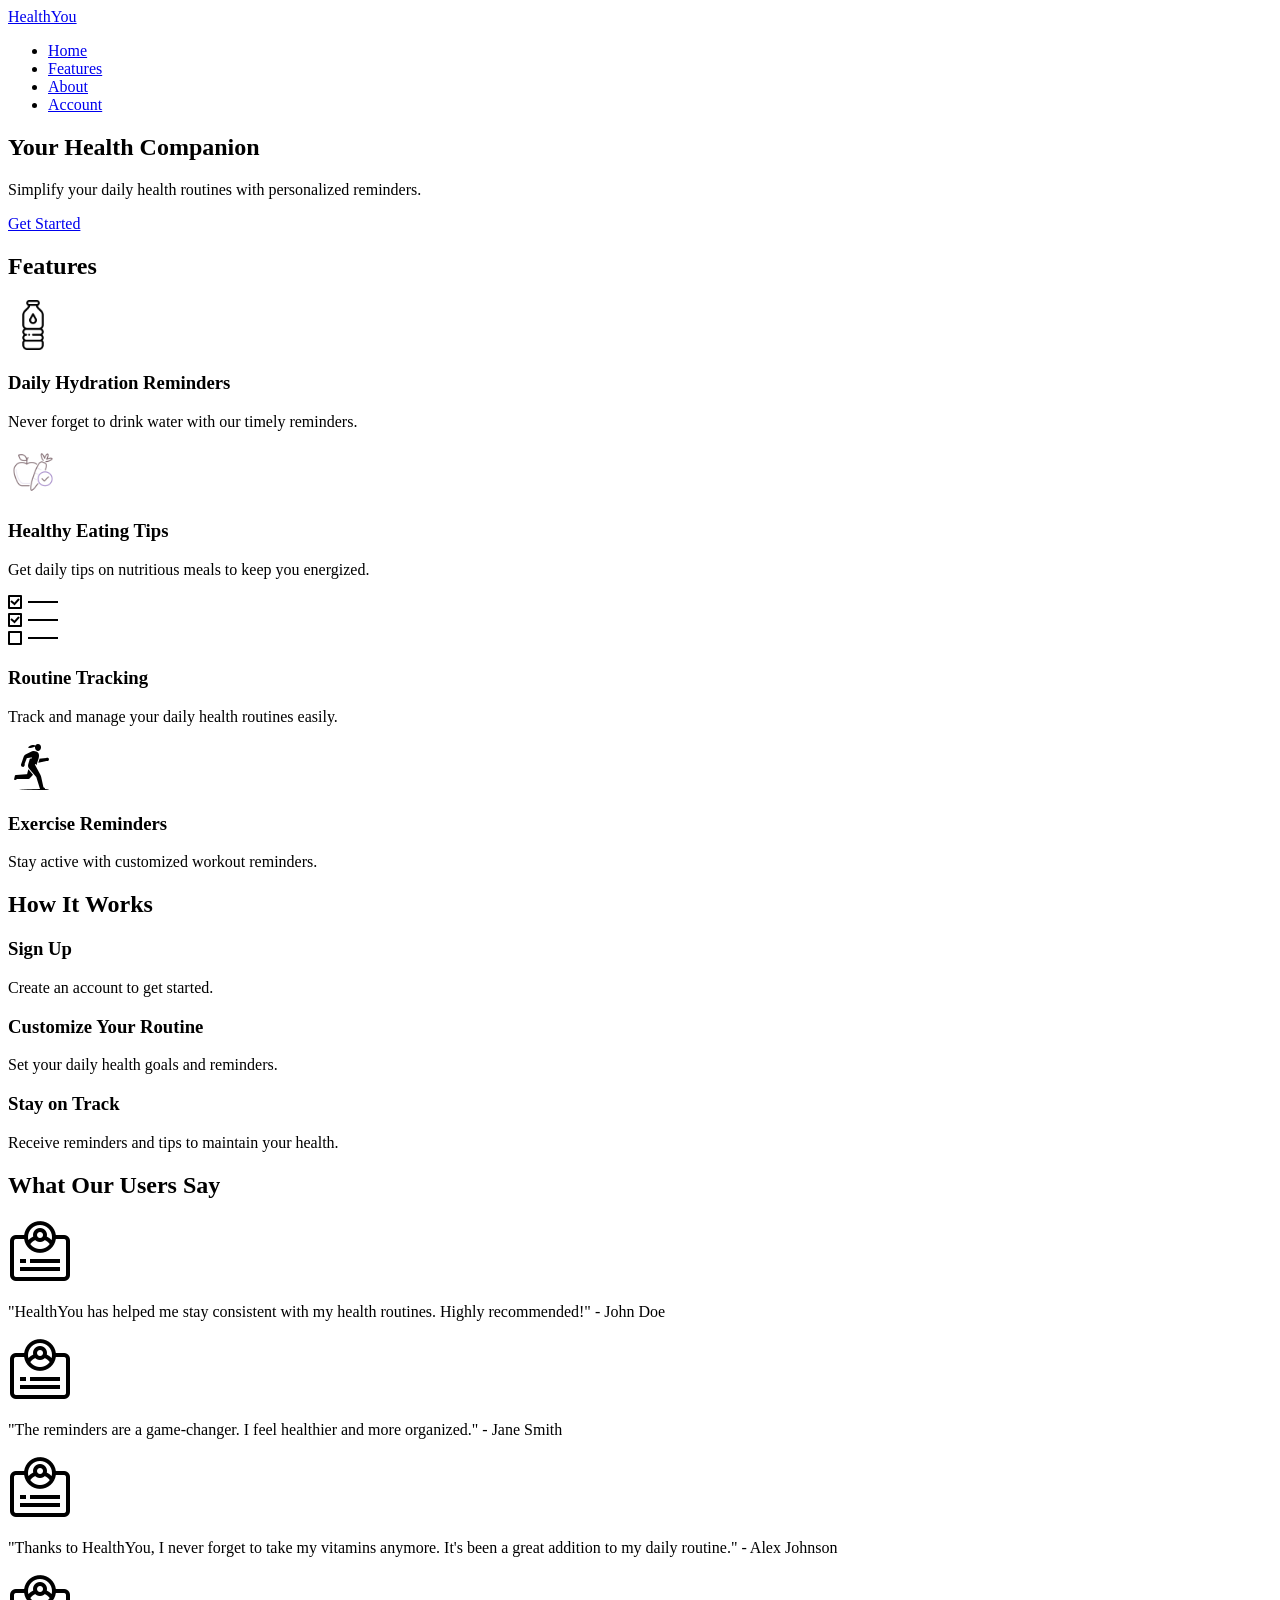
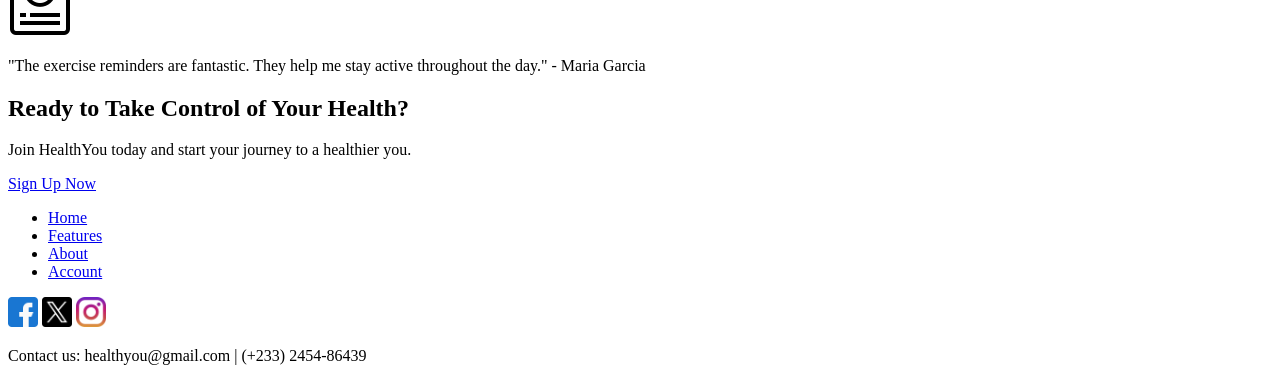
==== index.html @ 779f7101 "files" ====
<!DOCTYPE html>
<html lang="en">
<head>
    <meta charset="UTF-8">
    <meta name="viewport" content="width=device-width, initial-scale=1.0">
    <title>HealthYou</title>
    <link rel="stylesheet" href="styles/style.css">
</head>
<body>
    <header>
        <div class="logo"><a href="./index.html">HealthYou</a></div>
        <nav class="nav">
            <div class="nav-toggle">
                <div class="nav-toggle-bar"></div>
                <div class="nav-toggle-bar"></div>
                <div class="nav-toggle-bar"></div>
            </div>
            <ul class="nav-list">
                <li><a href="./index.html">Home</a></li>
                <li><a href="./features.html">Features</a></li>
                <li><a href="./about.html">About</a></li>
                <li><a href="./account.html">Account</a></li>
            </ul>
        </nav>
    </header>
    <section class="hero">
        <h1>Your Health Companion</h1>
        <p>Simplify your daily health routines with personalized reminders.</p>
        <a href="./signup.html" class="btn">Get Started</a>
    </section>

    <section id="features">
        <h2>Features</h2>
        <div class="features">
            <div class="feature">
                <img src="/Assets/icons/bottle-of-water.png" height="50px" alt="bottle water">
                <h3>Daily Hydration Reminders</h3>
                <p>Never forget to drink water with our timely reminders.</p>
            </div>
            <div class="feature">
                <img src="/Assets/icons/icons8-healthy-eating-64.png" height="50px" alt="Fruits Icon">
                <h3>Healthy Eating Tips</h3>
                <p>Get daily tips on nutritious meals to keep you energized.</p>
            </div>
            <div class="feature">
                <img src="/Assets/icons/icons8-checklist-50.png" height="50px" alt="Clock Icon">
                <h3>Routine Tracking</h3>
                <p>Track and manage your daily health routines easily.</p>
            </div>
            <div class="feature">
                <img src="/Assets/icons/icons8-woman-athlete-48.png" alt="Fitness Icon">
                <h3>Exercise Reminders</h3>
                <p>Stay active with customized workout reminders.</p>
            </div>
        </div>
    </section>

    <section id="how-it-works">
        <h2>How It Works</h2>
        <div class="steps">
            <div class="step">
                <h3>Sign Up</h3>
                <p>Create an account to get started.</p>
            </div>
            <div class="step">
                <h3>Customize Your Routine</h3>
                <p>Set your daily health goals and reminders.</p>
            </div>
            <div class="step">
                <h3>Stay on Track</h3>
                <p>Receive reminders and tips to maintain your health.</p>
            </div>
        </div>
    </section>

    <section id="testimonials">
        <h2>What Our Users Say</h2>
        <div class="testimonials">
            <div class="testimonial">
                <img src="/Assets/icons/icons8-testimony-64.png" alt="User Photo">
                <p>"HealthYou has helped me stay consistent with my health routines. Highly recommended!" - John Doe</p>
            </div>
            <div class="testimonial">
                <img src="/Assets/icons/icons8-testimony-64.png" alt="User Photo">
                <p>"The reminders are a game-changer. I feel healthier and more organized." - Jane Smith</p>
            </div>
            <div class="testimonial">
                <img src="/Assets/icons/icons8-testimony-64.png" alt="User Photo">
                <p>"Thanks to HealthYou, I never forget to take my vitamins anymore. It's been a great addition to my daily routine." - Alex Johnson</p>
            </div>
            <div class="testimonial">
                <img src="/Assets/icons/icons8-testimony-64.png" alt="User Photo">
                <p>"The exercise reminders are fantastic. They help me stay active throughout the day." - Maria Garcia</p>
            </div>
        </div>
    </section>

    <section id="cta">
        <h2>Ready to Take Control of Your Health?</h2>
        <p>Join HealthYou today and start your journey to a healthier you.</p>
        <a href="./signup.html" class="btn">Sign Up Now</a>
    </section>

    <footer>
        <ul>
            <li><a href="./index.html">Home</a></li>
            <li><a href="./features.html">Features</a></li>
            <li><a href="./about.html">About</a></li>
            <li><a href="./account.html">Account</a></li>
        </ul>
        <div>
            <a href="https://chiefopoku.github.io/social_links-profile/"><img src="Assets/icons/facebook.png" height="30" alt="Facebook Icon"></a>
            <a href="https://chiefopoku.github.io/social_links-profile/"><img src="Assets/icons/twitter.png" height="30" alt="Twitter Icon"></a>
            <a href="https://chiefopoku.github.io/social_links-profile/"><img src="Assets/icons/instagram.png" height="30" alt="Instagram Icon"></a>
        </div>
        <p>Contact us: healthyou@gmail.com | (+233) 2454-86439</p>
    </footer>
    <script src="scripts/script.js"></script>
</body>
</html>
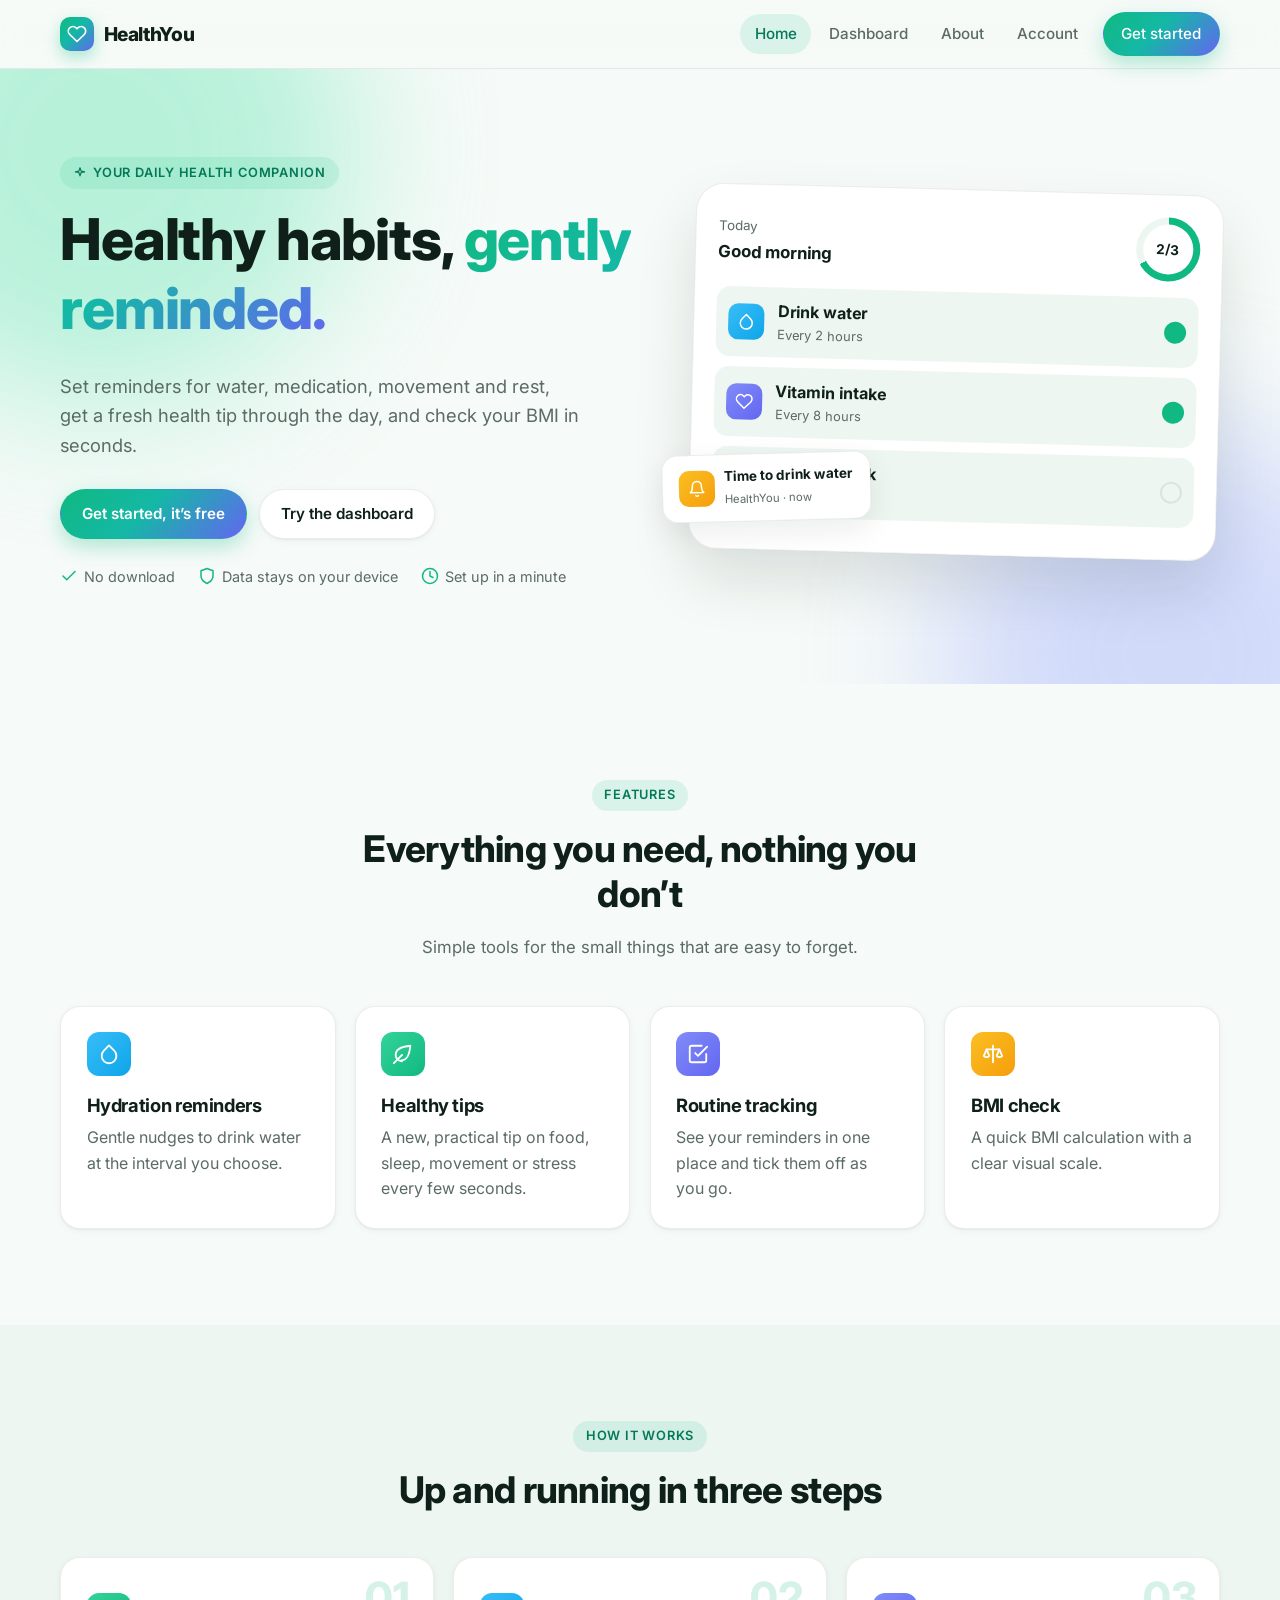
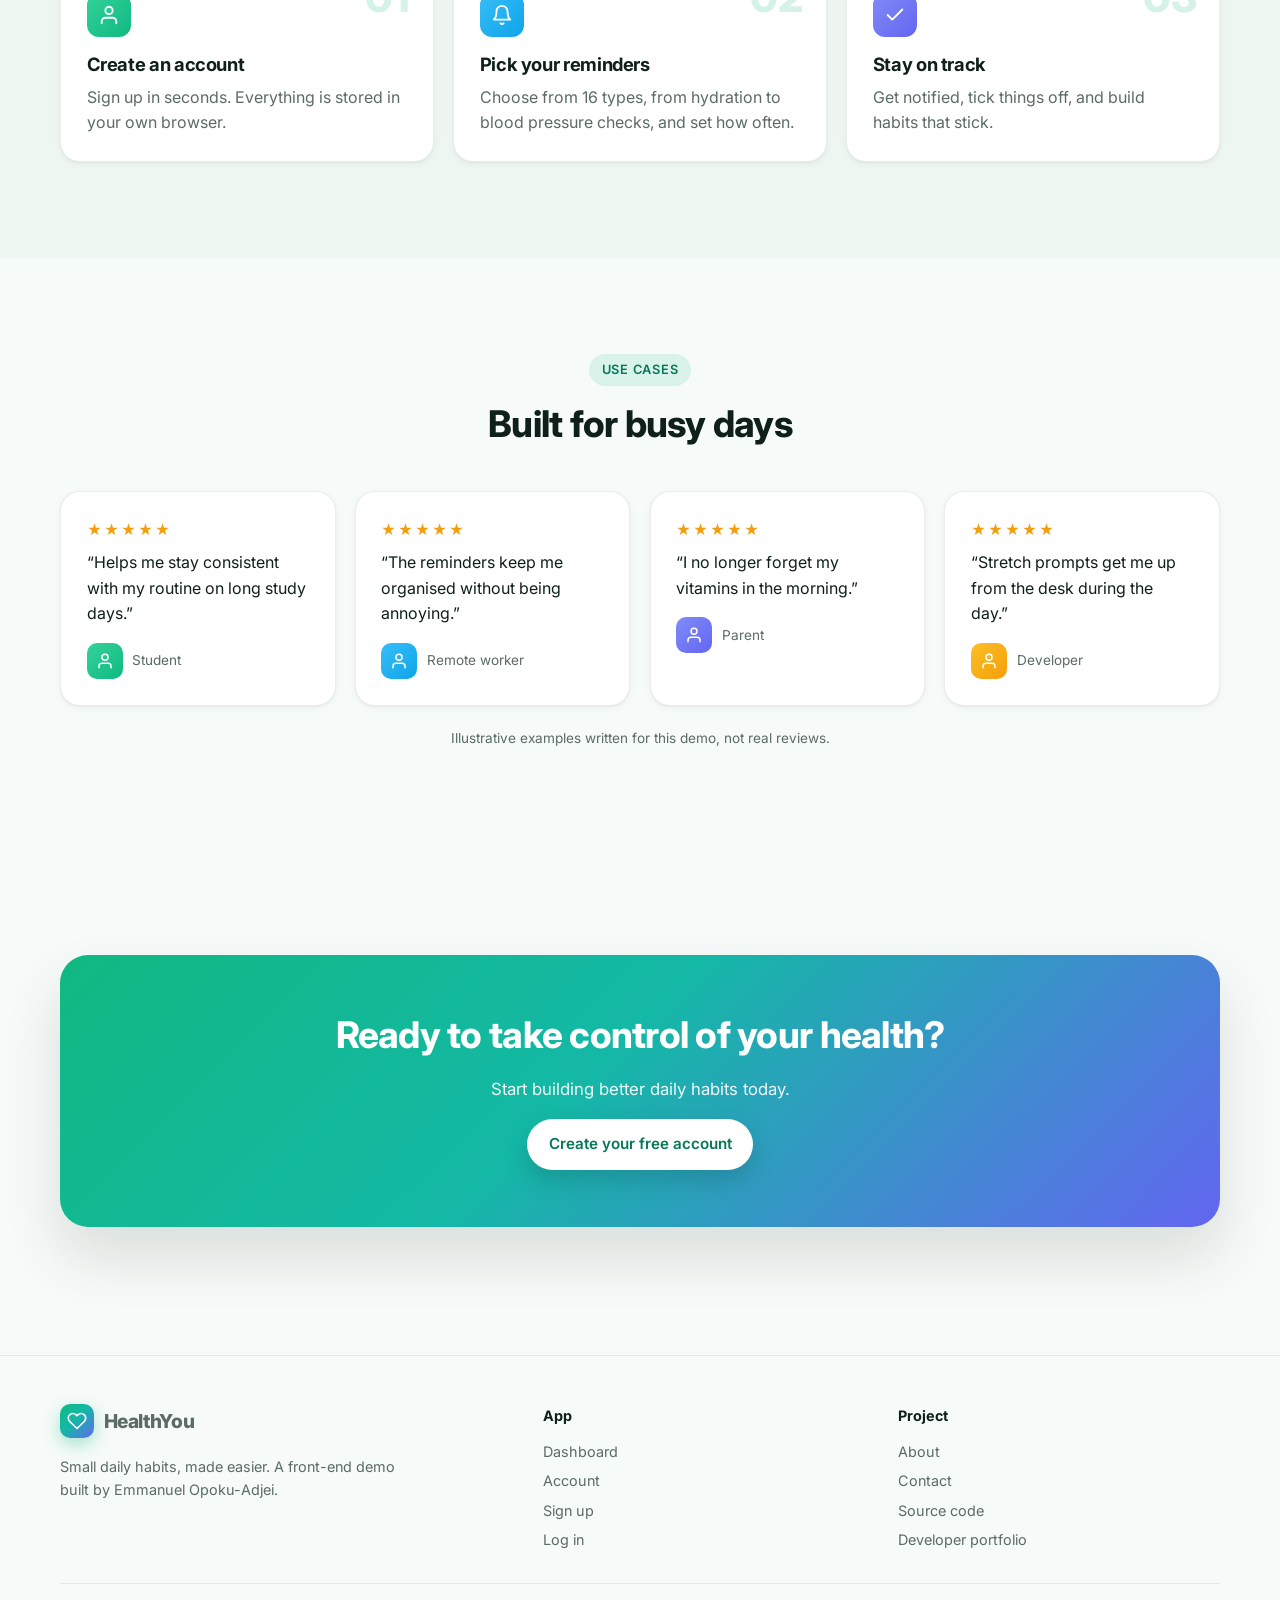
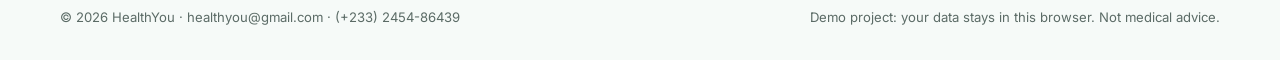
==== commit 4000b736: "overhaul" ====
--- a/index.html
+++ b/index.html
@@ -3,118 +3,150 @@
 <head>
     <meta charset="UTF-8">
     <meta name="viewport" content="width=device-width, initial-scale=1.0">
-    <title>HealthYou</title>
-    <link rel="stylesheet" href="styles/style.css">
-</head>
-<body>
-    <header>
-        <div class="logo"><a href="./index.html">HealthYou</a></div>
-        <nav class="nav">
-            <div class="nav-toggle">
-                <div class="nav-toggle-bar"></div>
-                <div class="nav-toggle-bar"></div>
-                <div class="nav-toggle-bar"></div>
-            </div>
+    <title>HealthYou | Your daily health companion</title>
+    <meta name="description" content="HealthYou: a front-end demo web app for daily health reminders, health tips and a BMI calculator, built by Emmanuel Opoku-Adjei.">
+    <meta name="theme-color" content="#10b981">
+    <meta property="og:title" content="HealthYou | Your daily health companion">
+    <meta property="og:description" content="HealthYou: a front-end demo web app for daily health reminders, health tips and a BMI calculator, built by Emmanuel Opoku-Adjei.">
+    <link rel="icon" href="data:image/svg+xml,%3Csvg xmlns='http://www.w3.org/2000/svg' viewBox='0 0 24 24'%3E%3Crect width='24' height='24' rx='6' fill='%2310b981'/%3E%3Cpath d='M18 8.6a3.4 3.4 0 0 0-4.8 0l-.6.7-.6-.7a3.4 3.4 0 0 0-4.8 4.8l5.4 5.2 5.4-5.2a3.4 3.4 0 0 0 0-4.8z' fill='white'/%3E%3C/svg%3E">
+    <link rel="preconnect" href="https://fonts.googleapis.com">
+    <link rel="preconnect" href="https://fonts.gstatic.com" crossorigin>
+    <link href="https://fonts.googleapis.com/css2?family=Inter:wght@400;500;600;700;800&display=swap" rel="stylesheet">
+    <link rel="stylesheet" href="styles/style.css?v=2">
+</head><body data-page="index">
+    <a class="skip" href="#main">Skip to content</a>
+    <header class="site-header">
+        <div class="container nav-bar">
+            <a class="brand" href="./index.html"><span class="brand-mark"><svg viewBox="0 0 24 24" fill="none" stroke="currentColor" stroke-width="2" stroke-linecap="round" stroke-linejoin="round" aria-hidden="true"><path d="M20.8 4.6a5.5 5.5 0 0 0-7.8 0L12 5.7l-1-1.1a5.5 5.5 0 0 0-7.8 7.8l1 1.1L12 21l7.8-7.5 1-1.1a5.5 5.5 0 0 0 0-7.8z"/></svg></span>HealthYou</a>
+            <button class="nav-toggle" aria-label="Open menu" aria-expanded="false"><svg viewBox="0 0 24 24" fill="none" stroke="currentColor" stroke-width="2" stroke-linecap="round" stroke-linejoin="round" aria-hidden="true"><path d="M3 6h18M3 12h18M3 18h18"/></svg></button>
             <ul class="nav-list">
-                <li><a href="./index.html">Home</a></li>
-                <li><a href="./features.html">Features</a></li>
+                <li><a href="./index.html" aria-current="page">Home</a></li>
+                <li><a href="./features.html">Dashboard</a></li>
                 <li><a href="./about.html">About</a></li>
                 <li><a href="./account.html">Account</a></li>
+                <li><a href="./signup.html" class="btn" data-guest>Get started</a></li>
+                <li><a href="./index.html" id="logout" data-member hidden>Log out</a></li>
             </ul>
-        </nav>
+        </div>
     </header>
-    <section class="hero">
-        <h1>Your Health Companion</h1>
-        <p>Simplify your daily health routines with personalized reminders.</p>
-        <a href="./signup.html" class="btn">Get Started</a>
-    </section>
+    <main id="main">
+        <section class="hero">
+            <div class="container hero-grid">
+                <div>
+                    <span class="eyebrow"><svg width="14" height="14" viewBox="0 0 24 24" fill="none" stroke="currentColor" stroke-width="2" stroke-linecap="round" stroke-linejoin="round" aria-hidden="true"><path d="M12 3l1.9 5.8L20 10l-6.1 1.2L12 17l-1.9-5.8L4 10l6.1-1.2z"/></svg> Your daily health companion</span>
+                    <h1>Healthy habits, <span class="grad-text">gently reminded.</span></h1>
+                    <p class="lead">Set reminders for water, medication, movement and rest, get a fresh health tip through the day, and check your BMI in seconds.</p>
+                    <div class="hero-ctas">
+                        <a href="./signup.html" class="btn">Get started, it&rsquo;s free</a>
+                        <a href="./features.html" class="btn btn-ghost">Try the dashboard</a>
+                    </div>
+                    <ul class="hero-points">
+                        <li><svg viewBox="0 0 24 24" fill="none" stroke="currentColor" stroke-width="2" stroke-linecap="round" stroke-linejoin="round" aria-hidden="true"><path d="M20 6L9 17l-5-5"/></svg> No download</li>
+                        <li><svg viewBox="0 0 24 24" fill="none" stroke="currentColor" stroke-width="2" stroke-linecap="round" stroke-linejoin="round" aria-hidden="true"><path d="M12 22s8-4 8-10V5l-8-3-8 3v7c0 6 8 10 8 10z"/></svg> Data stays on your device</li>
+                        <li><svg viewBox="0 0 24 24" fill="none" stroke="currentColor" stroke-width="2" stroke-linecap="round" stroke-linejoin="round" aria-hidden="true"><circle cx="12" cy="12" r="10"/><path d="M12 6v6l4 2"/></svg> Set up in a minute</li>
+                    </ul>
+                </div>
+                <div class="mockup" aria-hidden="true">
+                    <div class="mockup-head">
+                        <div><small class="muted">Today</small><br><strong>Good morning</strong></div>
+                        <div class="mockup-ring" style="--p:67"><span>2/3</span></div>
+                    </div>
+                    <div class="mock-item done"><span class="tile sm blue"><svg viewBox="0 0 24 24" fill="none" stroke="currentColor" stroke-width="2" stroke-linecap="round" stroke-linejoin="round" aria-hidden="true"><path d="M12 2.7l5.7 5.7a8 8 0 1 1-11.3 0z"/></svg></span><div><strong>Drink water</strong><small>Every 2 hours</small></div><span class="tick"></span></div>
+                    <div class="mock-item done"><span class="tile sm indigo"><svg viewBox="0 0 24 24" fill="none" stroke="currentColor" stroke-width="2" stroke-linecap="round" stroke-linejoin="round" aria-hidden="true"><path d="M20.8 4.6a5.5 5.5 0 0 0-7.8 0L12 5.7l-1-1.1a5.5 5.5 0 0 0-7.8 7.8l1 1.1L12 21l7.8-7.5 1-1.1a5.5 5.5 0 0 0 0-7.8z"/></svg></span><div><strong>Vitamin intake</strong><small>Every 8 hours</small></div><span class="tick"></span></div>
+                    <div class="mock-item"><span class="tile sm green"><svg viewBox="0 0 24 24" fill="none" stroke="currentColor" stroke-width="2" stroke-linecap="round" stroke-linejoin="round" aria-hidden="true"><circle cx="13" cy="4" r="2"/><path d="M4 22l4-7 3 2 3-5 4 3"/><path d="M8 11l2-4 4 1 2 4"/></svg></span><div><strong>Stretch break</strong><small>Every 4 hours</small></div><span class="tick"></span></div>
+                    <div class="floating-chip"><span class="tile sm amber"><svg viewBox="0 0 24 24" fill="none" stroke="currentColor" stroke-width="2" stroke-linecap="round" stroke-linejoin="round" aria-hidden="true"><path d="M18 8a6 6 0 0 0-12 0c0 7-3 9-3 9h18s-3-2-3-9"/><path d="M13.7 21a2 2 0 0 1-3.4 0"/></svg></span><div><strong>Time to drink water</strong><br><small class="muted">HealthYou &middot; now</small></div></div>
+                </div>
+            </div>
+        </section>
 
-    <section id="features">
-        <h2>Features</h2>
-        <div class="features">
-            <div class="feature">
-                <img src="/Assets/icons/bottle-of-water.png" height="50px" alt="bottle water">
-                <h3>Daily Hydration Reminders</h3>
-                <p>Never forget to drink water with our timely reminders.</p>
+        <section id="features">
+            <div class="container">
+                <div class="section-head reveal">
+                    <span class="eyebrow">Features</span>
+                    <h2>Everything you need, nothing you don&rsquo;t</h2>
+                    <p>Simple tools for the small things that are easy to forget.</p>
+                </div>
+                <div class="grid-4">
+                    <article class="card feature-card reveal"><span class="tile blue"><svg viewBox="0 0 24 24" fill="none" stroke="currentColor" stroke-width="2" stroke-linecap="round" stroke-linejoin="round" aria-hidden="true"><path d="M12 2.7l5.7 5.7a8 8 0 1 1-11.3 0z"/></svg></span><h3>Hydration reminders</h3><p>Gentle nudges to drink water at the interval you choose.</p></article>
+                    <article class="card feature-card reveal"><span class="tile green"><svg viewBox="0 0 24 24" fill="none" stroke="currentColor" stroke-width="2" stroke-linecap="round" stroke-linejoin="round" aria-hidden="true"><path d="M11 20A7 7 0 0 1 4 13c0-6 5-9 16-10-1 11-4 16-10 16"/><path d="M2 22c3-3 6-6 9-9"/></svg></span><h3>Healthy tips</h3><p>A new, practical tip on food, sleep, movement or stress every few seconds.</p></article>
+                    <article class="card feature-card reveal"><span class="tile indigo"><svg viewBox="0 0 24 24" fill="none" stroke="currentColor" stroke-width="2" stroke-linecap="round" stroke-linejoin="round" aria-hidden="true"><path d="M9 11l3 3L22 4"/><path d="M21 12v7a2 2 0 0 1-2 2H5a2 2 0 0 1-2-2V5a2 2 0 0 1 2-2h11"/></svg></span><h3>Routine tracking</h3><p>See your reminders in one place and tick them off as you go.</p></article>
+                    <article class="card feature-card reveal"><span class="tile amber"><svg viewBox="0 0 24 24" fill="none" stroke="currentColor" stroke-width="2" stroke-linecap="round" stroke-linejoin="round" aria-hidden="true"><path d="M12 3v18"/><path d="M5 7h14"/><path d="M5 7l-3 7a4 4 0 0 0 6 0z"/><path d="M19 7l-3 7a4 4 0 0 0 6 0z"/></svg></span><h3>BMI check</h3><p>A quick BMI calculation with a clear visual scale.</p></article>
+                </div>
             </div>
-            <div class="feature">
-                <img src="/Assets/icons/icons8-healthy-eating-64.png" height="50px" alt="Fruits Icon">
-                <h3>Healthy Eating Tips</h3>
-                <p>Get daily tips on nutritious meals to keep you energized.</p>
+        </section>
+
+        <section id="how-it-works" style="background:var(--surface-2)">
+            <div class="container">
+                <div class="section-head reveal">
+                    <span class="eyebrow">How it works</span>
+                    <h2>Up and running in three steps</h2>
+                </div>
+                <div class="grid-3 steps">
+                    <article class="card step reveal"><span class="tile green"><svg viewBox="0 0 24 24" fill="none" stroke="currentColor" stroke-width="2" stroke-linecap="round" stroke-linejoin="round" aria-hidden="true"><path d="M20 21v-2a4 4 0 0 0-4-4H8a4 4 0 0 0-4 4v2"/><circle cx="12" cy="7" r="4"/></svg></span><h3 style="margin-top:1rem">Create an account</h3><p>Sign up in seconds. Everything is stored in your own browser.</p></article>
+                    <article class="card step reveal"><span class="tile blue"><svg viewBox="0 0 24 24" fill="none" stroke="currentColor" stroke-width="2" stroke-linecap="round" stroke-linejoin="round" aria-hidden="true"><path d="M18 8a6 6 0 0 0-12 0c0 7-3 9-3 9h18s-3-2-3-9"/><path d="M13.7 21a2 2 0 0 1-3.4 0"/></svg></span><h3 style="margin-top:1rem">Pick your reminders</h3><p>Choose from 16 types, from hydration to blood pressure checks, and set how often.</p></article>
+                    <article class="card step reveal"><span class="tile indigo"><svg viewBox="0 0 24 24" fill="none" stroke="currentColor" stroke-width="2" stroke-linecap="round" stroke-linejoin="round" aria-hidden="true"><path d="M20 6L9 17l-5-5"/></svg></span><h3 style="margin-top:1rem">Stay on track</h3><p>Get notified, tick things off, and build habits that stick.</p></article>
+                </div>
             </div>
-            <div class="feature">
-                <img src="/Assets/icons/icons8-checklist-50.png" height="50px" alt="Clock Icon">
-                <h3>Routine Tracking</h3>
-                <p>Track and manage your daily health routines easily.</p>
+        </section>
+
+        <section id="testimonials">
+            <div class="container">
+                <div class="section-head reveal">
+                    <span class="eyebrow">Use cases</span>
+                    <h2>Built for busy days</h2>
+                </div>
+                <div class="grid-4">
+                    <blockquote class="card quote reveal" style="margin:0"><div class="stars">&#9733;&#9733;&#9733;&#9733;&#9733;</div><p>&ldquo;Helps me stay consistent with my routine on long study days.&rdquo;</p><footer><span class="tile sm green"><svg viewBox="0 0 24 24" fill="none" stroke="currentColor" stroke-width="2" stroke-linecap="round" stroke-linejoin="round" aria-hidden="true"><path d="M20 21v-2a4 4 0 0 0-4-4H8a4 4 0 0 0-4 4v2"/><circle cx="12" cy="7" r="4"/></svg></span>Student</footer></blockquote>
+                    <blockquote class="card quote reveal" style="margin:0"><div class="stars">&#9733;&#9733;&#9733;&#9733;&#9733;</div><p>&ldquo;The reminders keep me organised without being annoying.&rdquo;</p><footer><span class="tile sm blue"><svg viewBox="0 0 24 24" fill="none" stroke="currentColor" stroke-width="2" stroke-linecap="round" stroke-linejoin="round" aria-hidden="true"><path d="M20 21v-2a4 4 0 0 0-4-4H8a4 4 0 0 0-4 4v2"/><circle cx="12" cy="7" r="4"/></svg></span>Remote worker</footer></blockquote>
+                    <blockquote class="card quote reveal" style="margin:0"><div class="stars">&#9733;&#9733;&#9733;&#9733;&#9733;</div><p>&ldquo;I no longer forget my vitamins in the morning.&rdquo;</p><footer><span class="tile sm indigo"><svg viewBox="0 0 24 24" fill="none" stroke="currentColor" stroke-width="2" stroke-linecap="round" stroke-linejoin="round" aria-hidden="true"><path d="M20 21v-2a4 4 0 0 0-4-4H8a4 4 0 0 0-4 4v2"/><circle cx="12" cy="7" r="4"/></svg></span>Parent</footer></blockquote>
+                    <blockquote class="card quote reveal" style="margin:0"><div class="stars">&#9733;&#9733;&#9733;&#9733;&#9733;</div><p>&ldquo;Stretch prompts get me up from the desk during the day.&rdquo;</p><footer><span class="tile sm amber"><svg viewBox="0 0 24 24" fill="none" stroke="currentColor" stroke-width="2" stroke-linecap="round" stroke-linejoin="round" aria-hidden="true"><path d="M20 21v-2a4 4 0 0 0-4-4H8a4 4 0 0 0-4 4v2"/><circle cx="12" cy="7" r="4"/></svg></span>Developer</footer></blockquote>
+                </div>
+                <p class="note">Illustrative examples written for this demo, not real reviews.</p>
             </div>
-            <div class="feature">
-                <img src="/Assets/icons/icons8-woman-athlete-48.png" alt="Fitness Icon">
-                <h3>Exercise Reminders</h3>
-                <p>Stay active with customized workout reminders.</p>
+        </section>
+
+        <section>
+            <div class="container">
+                <div class="cta-band reveal">
+                    <h2>Ready to take control of your health?</h2>
+                    <p>Start building better daily habits today.</p>
+                    <a href="./signup.html" class="btn">Create your free account</a>
+                </div>
+            </div>
+        </section>
+    </main>
+    <footer class="site-footer">
+        <div class="container">
+            <div class="footer-grid">
+                <div>
+                    <a class="brand" href="./index.html"><span class="brand-mark"><svg viewBox="0 0 24 24" fill="none" stroke="currentColor" stroke-width="2" stroke-linecap="round" stroke-linejoin="round" aria-hidden="true"><path d="M20.8 4.6a5.5 5.5 0 0 0-7.8 0L12 5.7l-1-1.1a5.5 5.5 0 0 0-7.8 7.8l1 1.1L12 21l7.8-7.5 1-1.1a5.5 5.5 0 0 0 0-7.8z"/></svg></span>HealthYou</a>
+                    <p style="margin-top:1rem;max-width:340px">Small daily habits, made easier. A front-end demo built by Emmanuel Opoku-Adjei.</p>
+                </div>
+                <div>
+                    <h4>App</h4>
+                    <ul>
+                        <li><a href="./features.html">Dashboard</a></li>
+                        <li><a href="./account.html">Account</a></li>
+                        <li><a href="./signup.html">Sign up</a></li>
+                        <li><a href="./login.html">Log in</a></li>
+                    </ul>
+                </div>
+                <div>
+                    <h4>Project</h4>
+                    <ul>
+                        <li><a href="./about.html">About</a></li>
+                        <li><a href="./about.html#contact">Contact</a></li>
+                        <li><a href="https://github.com/Chiefopoku/healthyou-front-end" target="_blank" rel="noopener noreferrer">Source code</a></li>
+                        <li><a href="https://chiefopoku.github.io/portfolio/" target="_blank" rel="noopener noreferrer">Developer portfolio</a></li>
+                    </ul>
+                </div>
+            </div>
+            <div class="footer-bottom">
+                <span>&copy; 2026 HealthYou &middot; healthyou@gmail.com &middot; (+233) 2454-86439</span>
+                <span>Demo project: your data stays in this browser. Not medical advice.</span>
             </div>
         </div>
-    </section>
-
-    <section id="how-it-works">
-        <h2>How It Works</h2>
-        <div class="steps">
-            <div class="step">
-                <h3>Sign Up</h3>
-                <p>Create an account to get started.</p>
-            </div>
-            <div class="step">
-                <h3>Customize Your Routine</h3>
-                <p>Set your daily health goals and reminders.</p>
-            </div>
-            <div class="step">
-                <h3>Stay on Track</h3>
-                <p>Receive reminders and tips to maintain your health.</p>
-            </div>
-        </div>
-    </section>
-
-    <section id="testimonials">
-        <h2>What Our Users Say</h2>
-        <div class="testimonials">
-            <div class="testimonial">
-                <img src="/Assets/icons/icons8-testimony-64.png" alt="User Photo">
-                <p>"HealthYou has helped me stay consistent with my health routines. Highly recommended!" - John Doe</p>
-            </div>
-            <div class="testimonial">
-                <img src="/Assets/icons/icons8-testimony-64.png" alt="User Photo">
-                <p>"The reminders are a game-changer. I feel healthier and more organized." - Jane Smith</p>
-            </div>
-            <div class="testimonial">
-                <img src="/Assets/icons/icons8-testimony-64.png" alt="User Photo">
-                <p>"Thanks to HealthYou, I never forget to take my vitamins anymore. It's been a great addition to my daily routine." - Alex Johnson</p>
-            </div>
-            <div class="testimonial">
-                <img src="/Assets/icons/icons8-testimony-64.png" alt="User Photo">
-                <p>"The exercise reminders are fantastic. They help me stay active throughout the day." - Maria Garcia</p>
-            </div>
-        </div>
-    </section>
-
-    <section id="cta">
-        <h2>Ready to Take Control of Your Health?</h2>
-        <p>Join HealthYou today and start your journey to a healthier you.</p>
-        <a href="./signup.html" class="btn">Sign Up Now</a>
-    </section>
-
-    <footer>
-        <ul>
-            <li><a href="./index.html">Home</a></li>
-            <li><a href="./features.html">Features</a></li>
-            <li><a href="./about.html">About</a></li>
-            <li><a href="./account.html">Account</a></li>
-        </ul>
-        <div>
-            <a href="https://chiefopoku.github.io/social_links-profile/"><img src="Assets/icons/facebook.png" height="30" alt="Facebook Icon"></a>
-            <a href="https://chiefopoku.github.io/social_links-profile/"><img src="Assets/icons/twitter.png" height="30" alt="Twitter Icon"></a>
-            <a href="https://chiefopoku.github.io/social_links-profile/"><img src="Assets/icons/instagram.png" height="30" alt="Instagram Icon"></a>
-        </div>
-        <p>Contact us: healthyou@gmail.com | (+233) 2454-86439</p>
     </footer>
-    <script src="scripts/script.js"></script>
+    <script src="scripts/script.js?v=2"></script>
 </body>
-</html>+</html>
--- a/styles/style.css
+++ b/styles/style.css
@@ -0,0 +1,456 @@
+/* =========================================================
+   HealthYou — design system (Oct 2026 overhaul)
+   ========================================================= */
+:root {
+  --bg: #f6faf8;
+  --surface: #ffffff;
+  --surface-2: #eef6f2;
+  --text: #0f1f1a;
+  --muted: #5b6b66;
+  --border: rgba(15, 31, 26, 0.08);
+  --primary: #10b981;
+  --primary-ink: #047857;
+  --accent: #6366f1;
+  --warn: #f59e0b;
+  --danger: #ef4444;
+  --grad: linear-gradient(135deg, #10b981 0%, #14b8a6 45%, #6366f1 100%);
+  --shadow-sm: 0 1px 2px rgba(15, 31, 26, 0.05), 0 2px 8px rgba(15, 31, 26, 0.04);
+  --shadow: 0 10px 30px rgba(15, 31, 26, 0.08);
+  --shadow-lg: 0 30px 60px rgba(15, 31, 26, 0.12);
+  --radius: 20px;
+  --radius-sm: 12px;
+  --max: 1160px;
+  --font: "Inter", system-ui, -apple-system, "Segoe UI", Roboto, "Helvetica Neue", Arial, sans-serif;
+}
+@media (prefers-color-scheme: dark) {
+  :root {
+    --bg: #0b1311;
+    --surface: #111c19;
+    --surface-2: #16241f;
+    --text: #e7f2ee;
+    --muted: #94a8a1;
+    --border: rgba(231, 242, 238, 0.08);
+    --primary-ink: #34d399;
+    --shadow: 0 10px 30px rgba(0, 0, 0, 0.35);
+    --shadow-lg: 0 30px 60px rgba(0, 0, 0, 0.45);
+  }
+}
+
+*, *::before, *::after { box-sizing: border-box; }
+html { scroll-behavior: smooth; }
+body {
+  margin: 0;
+  font-family: var(--font);
+  font-size: 16px;
+  line-height: 1.6;
+  color: var(--text);
+  background: var(--bg);
+  -webkit-font-smoothing: antialiased;
+}
+img { max-width: 100%; display: block; }
+a { color: var(--primary-ink); }
+h1, h2, h3 { line-height: 1.2; letter-spacing: -0.02em; margin: 0 0 0.5em; }
+h1 { font-size: clamp(2.2rem, 5vw, 3.6rem); font-weight: 800; }
+h2 { font-size: clamp(1.6rem, 3vw, 2.3rem); font-weight: 750; }
+h3 { font-size: 1.15rem; font-weight: 700; }
+p { margin: 0 0 1em; }
+.container { width: min(var(--max), 100% - 2.5rem); margin-inline: auto; }
+.muted { color: var(--muted); }
+.grad-text {
+  background: var(--grad);
+  -webkit-background-clip: text;
+  background-clip: text;
+  color: transparent;
+}
+.eyebrow {
+  display: inline-flex;
+  align-items: center;
+  gap: 0.4rem;
+  font-size: 0.8rem;
+  font-weight: 600;
+  letter-spacing: 0.06em;
+  text-transform: uppercase;
+  color: var(--primary-ink);
+  background: color-mix(in srgb, var(--primary) 12%, transparent);
+  padding: 0.35rem 0.8rem;
+  border-radius: 999px;
+  margin-bottom: 1rem;
+}
+.skip { position: absolute; left: -9999px; }
+.skip:focus { left: 1rem; top: 1rem; z-index: 100; background: var(--surface); padding: 0.5rem 1rem; border-radius: 8px; }
+:focus-visible { outline: 3px solid color-mix(in srgb, var(--primary) 60%, transparent); outline-offset: 2px; }
+
+/* ---------- Buttons ---------- */
+.btn {
+  display: inline-flex;
+  align-items: center;
+  justify-content: center;
+  gap: 0.5rem;
+  font: inherit;
+  font-weight: 600;
+  font-size: 0.95rem;
+  padding: 0.75rem 1.3rem;
+  border-radius: 999px;
+  border: 1px solid transparent;
+  background: var(--grad);
+  color: #fff;
+  text-decoration: none;
+  cursor: pointer;
+  box-shadow: 0 8px 20px color-mix(in srgb, var(--primary) 30%, transparent);
+  transition: transform 0.2s ease, box-shadow 0.2s ease, background 0.2s ease;
+}
+.btn:hover { transform: translateY(-2px); box-shadow: 0 12px 28px color-mix(in srgb, var(--primary) 40%, transparent); }
+.btn:active { transform: translateY(0); }
+.btn-ghost {
+  background: var(--surface);
+  color: var(--text);
+  border-color: var(--border);
+  box-shadow: var(--shadow-sm);
+}
+.btn-ghost:hover { box-shadow: var(--shadow); }
+.btn-sm { padding: 0.45rem 0.9rem; font-size: 0.85rem; }
+.btn-danger { background: var(--danger); box-shadow: 0 8px 20px rgba(239, 68, 68, 0.25); }
+.btn-block { width: 100%; }
+.icon-btn {
+  display: inline-grid;
+  place-items: center;
+  width: 36px;
+  height: 36px;
+  border-radius: 10px;
+  border: 1px solid var(--border);
+  background: var(--surface);
+  color: var(--muted);
+  cursor: pointer;
+  transition: all 0.2s ease;
+}
+.icon-btn:hover { color: var(--text); border-color: var(--primary); }
+.icon-btn.danger:hover { color: var(--danger); border-color: var(--danger); }
+.icon-btn svg { width: 18px; height: 18px; }
+
+/* ---------- Header ---------- */
+.site-header {
+  position: sticky;
+  top: 0;
+  z-index: 50;
+  background: color-mix(in srgb, var(--bg) 78%, transparent);
+  backdrop-filter: saturate(160%) blur(14px);
+  -webkit-backdrop-filter: saturate(160%) blur(14px);
+  border-bottom: 1px solid var(--border);
+}
+.nav-bar { display: flex; align-items: center; justify-content: space-between; height: 68px; }
+.brand { display: inline-flex; align-items: center; gap: 0.6rem; font-weight: 800; font-size: 1.2rem; color: var(--text); text-decoration: none; letter-spacing: -0.02em; }
+.brand-mark { width: 34px; height: 34px; border-radius: 10px; background: var(--grad); display: grid; place-items: center; color: #fff; box-shadow: 0 6px 16px color-mix(in srgb, var(--primary) 35%, transparent); }
+.brand-mark svg { width: 20px; height: 20px; }
+.nav-list { display: flex; align-items: center; gap: 0.25rem; list-style: none; margin: 0; padding: 0; }
+.nav-list a {
+  display: block;
+  padding: 0.5rem 0.9rem;
+  border-radius: 999px;
+  color: var(--muted);
+  text-decoration: none;
+  font-weight: 500;
+  font-size: 0.95rem;
+  transition: all 0.2s ease;
+}
+.nav-list a:hover { color: var(--text); background: var(--surface-2); }
+.nav-list a[aria-current="page"] { color: var(--primary-ink); background: color-mix(in srgb, var(--primary) 12%, transparent); }
+.nav-list .btn { color: #fff; padding: 0.55rem 1.1rem; margin-left: 0.4rem; }
+.nav-list .btn:hover { background: var(--grad); color: #fff; }
+.nav-toggle { display: none; background: none; border: 0; padding: 0.5rem; cursor: pointer; color: var(--text); }
+.nav-toggle svg { width: 26px; height: 26px; }
+@media (max-width: 820px) {
+  .nav-toggle { display: block; }
+  .nav-list {
+    position: absolute;
+    top: 68px;
+    left: 0;
+    right: 0;
+    flex-direction: column;
+    align-items: stretch;
+    gap: 0.2rem;
+    padding: 0.8rem 1.25rem 1.2rem;
+    background: var(--surface);
+    border-bottom: 1px solid var(--border);
+    box-shadow: var(--shadow);
+    display: none;
+  }
+  .nav-list.active { display: flex; }
+  .nav-list .btn { margin: 0.4rem 0 0; }
+}
+
+/* ---------- Sections ---------- */
+section { padding: clamp(3.5rem, 8vw, 6rem) 0; }
+.section-head { max-width: 640px; margin: 0 auto 2.8rem; text-align: center; }
+.section-head p { color: var(--muted); font-size: 1.05rem; }
+
+/* ---------- Hero ---------- */
+.hero { position: relative; overflow: hidden; padding-top: clamp(3rem, 7vw, 5.5rem); }
+.hero::before, .hero::after {
+  content: "";
+  position: absolute;
+  border-radius: 50%;
+  filter: blur(70px);
+  opacity: 0.45;
+  z-index: -1;
+}
+.hero::before { width: 520px; height: 520px; background: #6ee7b7; top: -180px; left: -160px; }
+.hero::after { width: 460px; height: 460px; background: #a5b4fc; bottom: -200px; right: -120px; }
+.hero-grid { display: grid; grid-template-columns: 1.05fr 0.95fr; gap: 3rem; align-items: center; }
+.hero p.lead { font-size: 1.15rem; color: var(--muted); max-width: 520px; }
+.hero-ctas { display: flex; gap: 0.8rem; flex-wrap: wrap; margin: 1.8rem 0 1.6rem; }
+.hero-points { display: flex; gap: 1.4rem; flex-wrap: wrap; list-style: none; padding: 0; margin: 0; color: var(--muted); font-size: 0.9rem; }
+.hero-points li { display: inline-flex; align-items: center; gap: 0.4rem; }
+.hero-points svg { width: 18px; height: 18px; color: var(--primary); }
+@media (max-width: 900px) { .hero-grid { grid-template-columns: 1fr; } }
+
+/* App mockup */
+.mockup {
+  position: relative;
+  background: var(--surface);
+  border: 1px solid var(--border);
+  border-radius: 28px;
+  padding: 1.4rem;
+  box-shadow: var(--shadow-lg);
+  transform: rotate(1.5deg);
+}
+.mockup-head { display: flex; align-items: center; justify-content: space-between; margin-bottom: 1rem; }
+.mockup-head strong { font-size: 1.05rem; }
+.mockup-ring { --p: 68; width: 64px; height: 64px; border-radius: 50%; display: grid; place-items: center; background: conic-gradient(var(--primary) calc(var(--p) * 1%), var(--surface-2) 0); }
+.mockup-ring span { width: 50px; height: 50px; border-radius: 50%; background: var(--surface); display: grid; place-items: center; font-weight: 700; font-size: 0.85rem; }
+.mock-item { display: flex; align-items: center; gap: 0.8rem; padding: 0.75rem; border-radius: 14px; background: var(--surface-2); margin-bottom: 0.6rem; }
+.mock-item:last-child { margin-bottom: 0; }
+.mock-item small { display: block; color: var(--muted); font-size: 0.8rem; }
+.mock-item .tick { margin-left: auto; width: 22px; height: 22px; border-radius: 50%; border: 2px solid var(--border); }
+.mock-item.done .tick { background: var(--primary); border-color: var(--primary); }
+.floating-chip {
+  position: absolute;
+  left: -28px;
+  bottom: 28px;
+  display: flex;
+  align-items: center;
+  gap: 0.6rem;
+  background: var(--surface);
+  border: 1px solid var(--border);
+  border-radius: 16px;
+  padding: 0.7rem 1rem;
+  box-shadow: var(--shadow);
+  font-size: 0.85rem;
+  transform: rotate(-3deg);
+  animation: bob 5s ease-in-out infinite;
+}
+@keyframes bob { 50% { transform: rotate(-3deg) translateY(-8px); } }
+@media (max-width: 520px) { .floating-chip { left: 8px; bottom: -20px; } .mockup { transform: none; } }
+
+/* Icon tiles */
+.tile {
+  flex: 0 0 auto;
+  width: 44px;
+  height: 44px;
+  border-radius: 12px;
+  display: grid;
+  place-items: center;
+  color: #fff;
+}
+.tile svg { width: 22px; height: 22px; }
+.tile.green { background: linear-gradient(135deg, #34d399, #10b981); }
+.tile.blue { background: linear-gradient(135deg, #38bdf8, #0ea5e9); }
+.tile.indigo { background: linear-gradient(135deg, #818cf8, #6366f1); }
+.tile.amber { background: linear-gradient(135deg, #fbbf24, #f59e0b); }
+.tile.rose { background: linear-gradient(135deg, #fb7185, #f43f5e); }
+.tile.sm { width: 36px; height: 36px; border-radius: 10px; }
+.tile.sm svg { width: 18px; height: 18px; }
+
+/* ---------- Cards & grids ---------- */
+.card {
+  background: var(--surface);
+  border: 1px solid var(--border);
+  border-radius: var(--radius);
+  padding: 1.6rem;
+  box-shadow: var(--shadow-sm);
+}
+.grid-4 { display: grid; grid-template-columns: repeat(auto-fit, minmax(230px, 1fr)); gap: 1.2rem; }
+.grid-3 { display: grid; grid-template-columns: repeat(auto-fit, minmax(260px, 1fr)); gap: 1.2rem; }
+.feature-card { transition: transform 0.25s ease, box-shadow 0.25s ease, border-color 0.25s ease; }
+.feature-card:hover { transform: translateY(-6px); box-shadow: var(--shadow); border-color: color-mix(in srgb, var(--primary) 35%, transparent); }
+.feature-card .tile { margin-bottom: 1.1rem; }
+.feature-card p { color: var(--muted); margin: 0; }
+
+.steps { counter-reset: step; }
+.step { position: relative; padding-top: 2.2rem; }
+.step::before {
+  counter-increment: step;
+  content: "0" counter(step);
+  position: absolute;
+  top: 1.2rem;
+  right: 1.4rem;
+  font-size: 2.6rem;
+  font-weight: 800;
+  line-height: 1;
+  color: color-mix(in srgb, var(--primary) 18%, transparent);
+}
+.step p { color: var(--muted); margin: 0; }
+
+.quote p { font-size: 1rem; margin-bottom: 1rem; }
+.quote footer { display: flex; align-items: center; gap: 0.6rem; color: var(--muted); font-size: 0.85rem; }
+.stars { color: var(--warn); letter-spacing: 2px; font-size: 0.9rem; margin-bottom: 0.6rem; }
+.note { text-align: center; color: var(--muted); font-size: 0.85rem; margin-top: 1.4rem; }
+
+.cta-band {
+  position: relative;
+  overflow: hidden;
+  background: var(--grad);
+  color: #fff;
+  border-radius: 28px;
+  padding: clamp(2.2rem, 5vw, 3.6rem);
+  text-align: center;
+  box-shadow: var(--shadow-lg);
+}
+.cta-band p { opacity: 0.92; font-size: 1.05rem; }
+.cta-band .btn { background: #fff; color: var(--primary-ink); box-shadow: 0 10px 24px rgba(0, 0, 0, 0.15); }
+
+/* ---------- Page header (inner pages) ---------- */
+.page-head { padding: clamp(2.5rem, 6vw, 4rem) 0 1.5rem; }
+.page-head p { color: var(--muted); font-size: 1.05rem; max-width: 620px; }
+
+/* ---------- Dashboard (features page) ---------- */
+.dash { padding-top: 0; }
+.dash-grid { display: grid; grid-template-columns: repeat(12, 1fr); gap: 1.2rem; }
+.span-12 { grid-column: span 12; }
+.span-7 { grid-column: span 7; }
+.span-5 { grid-column: span 5; }
+@media (max-width: 900px) { .span-7, .span-5 { grid-column: span 12; } }
+.card-head { display: flex; align-items: center; gap: 0.8rem; margin-bottom: 1.2rem; }
+.card-head h2 { font-size: 1.15rem; margin: 0; }
+.card-head p { margin: 0; color: var(--muted); font-size: 0.88rem; }
+.card-head .spacer { margin-left: auto; }
+.badge { display: inline-grid; place-items: center; min-width: 26px; height: 26px; padding: 0 8px; border-radius: 999px; font-size: 0.8rem; font-weight: 700; background: color-mix(in srgb, var(--primary) 14%, transparent); color: var(--primary-ink); }
+
+.tip-card {
+  background: linear-gradient(135deg, color-mix(in srgb, var(--primary) 14%, var(--surface)), color-mix(in srgb, var(--accent) 12%, var(--surface)));
+  display: flex;
+  align-items: center;
+  gap: 1.2rem;
+}
+.tip-card #health-tip { font-size: 1.1rem; font-weight: 500; margin: 0; flex: 1; min-height: 3.2em; transition: opacity 0.3s ease; }
+@media (max-width: 600px) { .tip-card { flex-direction: column; align-items: flex-start; } }
+
+/* Forms */
+.form-group { margin-bottom: 1rem; }
+label { display: block; font-size: 0.88rem; font-weight: 600; margin-bottom: 0.4rem; }
+input[type="text"], input[type="email"], input[type="password"], input[type="number"], input[type="date"], select, textarea {
+  width: 100%;
+  font: inherit;
+  font-size: 0.95rem;
+  color: var(--text);
+  background: var(--surface-2);
+  border: 1px solid var(--border);
+  border-radius: var(--radius-sm);
+  padding: 0.75rem 0.9rem;
+  transition: border-color 0.2s ease, box-shadow 0.2s ease, background 0.2s ease;
+}
+input:focus, select:focus, textarea:focus {
+  outline: none;
+  background: var(--surface);
+  border-color: var(--primary);
+  box-shadow: 0 0 0 4px color-mix(in srgb, var(--primary) 18%, transparent);
+}
+.form-row { display: grid; grid-template-columns: 1fr 1fr; gap: 0.9rem; }
+@media (max-width: 520px) { .form-row { grid-template-columns: 1fr; } }
+.check { display: flex; align-items: center; justify-content: space-between; gap: 1rem; padding: 0.8rem 0; border-bottom: 1px solid var(--border); font-weight: 500; margin: 0; }
+.check:last-of-type { border-bottom: 0; }
+/* toggle switch */
+.switch { appearance: none; -webkit-appearance: none; width: 44px; height: 26px; border-radius: 999px; background: var(--surface-2); border: 1px solid var(--border); position: relative; cursor: pointer; transition: background 0.2s ease; flex: 0 0 auto; }
+.switch::after { content: ""; position: absolute; top: 2px; left: 2px; width: 20px; height: 20px; border-radius: 50%; background: #fff; box-shadow: var(--shadow-sm); transition: transform 0.2s ease; }
+.switch:checked { background: var(--primary); border-color: var(--primary); }
+.switch:checked::after { transform: translateX(18px); }
+
+.demo-note { font-size: 0.82rem; color: var(--muted); margin: 0.8rem 0 0; }
+
+/* Reminders */
+.reminder-list { display: grid; gap: 0.6rem; }
+.reminder-item {
+  display: flex;
+  align-items: center;
+  gap: 0.9rem;
+  padding: 0.85rem 0.9rem;
+  border-radius: 14px;
+  background: var(--surface-2);
+  border: 1px solid transparent;
+  transition: border-color 0.2s ease, opacity 0.2s ease;
+  animation: pop 0.3s ease;
+}
+.reminder-item:hover { border-color: var(--border); }
+.reminder-item .r-text { flex: 1; min-width: 0; }
+.reminder-item .r-title { font-weight: 600; margin: 0; }
+.reminder-item .r-meta { margin: 0; font-size: 0.82rem; color: var(--muted); display: flex; align-items: center; gap: 0.35rem; }
+.reminder-item .r-meta svg { width: 14px; height: 14px; }
+.reminder-item.completed { opacity: 0.6; }
+.reminder-item.completed .r-title { text-decoration: line-through; }
+.reminder-actions { display: flex; gap: 0.4rem; }
+.reminder-empty { text-align: center; color: var(--muted); padding: 2rem 1rem; border: 2px dashed var(--border); border-radius: 14px; margin: 0; }
+@keyframes pop { from { opacity: 0; transform: translateY(6px); } to { opacity: 1; transform: none; } }
+
+/* BMI */
+.bmi-wrap { display: grid; grid-template-columns: 1fr 1fr; gap: 2rem; align-items: center; }
+@media (max-width: 700px) { .bmi-wrap { grid-template-columns: 1fr; } }
+.bmi-result { min-height: 1.5em; color: var(--muted); }
+.bmi-value { font-size: 3rem; font-weight: 800; letter-spacing: -0.03em; line-height: 1; margin-bottom: 0.3rem; }
+.bmi-scale { position: relative; height: 12px; border-radius: 999px; margin: 1.6rem 0 0.5rem; background: linear-gradient(90deg, #38bdf8 0 20.4%, #10b981 20.4% 44.4%, #f59e0b 44.4% 63%, #ef4444 63% 100%); }
+.bmi-labels span:nth-child(1) { flex: 0 0 20.4%; }
+.bmi-labels span:nth-child(2) { flex: 0 0 24%; }
+.bmi-labels span:nth-child(3) { flex: 0 0 18.6%; }
+.bmi-labels span:nth-child(4) { flex: 1; }
+.bmi-marker { position: absolute; top: 50%; left: 0; width: 22px; height: 22px; border-radius: 50%; background: var(--surface); border: 4px solid var(--text); transform: translate(-50%, -50%); opacity: 0; transition: left 0.6s cubic-bezier(.2,.8,.2,1), opacity 0.3s ease; }
+.bmi-marker.show { opacity: 1; }
+.bmi-labels { display: flex; justify-content: space-between; font-size: 0.75rem; color: var(--muted); }
+
+/* ---------- Auth pages ---------- */
+.auth { min-height: calc(100vh - 68px); display: grid; place-items: center; padding: 3rem 1.25rem; position: relative; overflow: hidden; }
+.auth::before { content: ""; position: absolute; width: 480px; height: 480px; border-radius: 50%; background: #6ee7b7; filter: blur(90px); opacity: 0.35; top: -140px; right: -120px; z-index: -1; }
+.auth-card { width: min(440px, 100%); padding: 2.2rem; box-shadow: var(--shadow-lg); }
+.auth-card h1 { font-size: 1.9rem; margin-bottom: 0.3rem; }
+.auth-card > p { color: var(--muted); margin-bottom: 1.6rem; }
+.auth-alt { text-align: center; font-size: 0.9rem; color: var(--muted); margin-top: 1.2rem; }
+
+/* ---------- About ---------- */
+.about-grid { display: grid; grid-template-columns: 1.3fr 1fr; gap: 2rem; align-items: start; }
+@media (max-width: 900px) { .about-grid { grid-template-columns: 1fr; } }
+.team-card { text-align: center; }
+.team-card img { width: 120px; height: 120px; border-radius: 50%; object-fit: cover; margin: 0 auto 1rem; border: 4px solid var(--surface); box-shadow: 0 0 0 3px var(--primary), var(--shadow); }
+.team-card p { color: var(--muted); font-size: 0.92rem; }
+.socials { display: flex; justify-content: center; gap: 0.5rem; list-style: none; padding: 0; margin: 1rem 0 0; }
+.socials a { display: grid; place-items: center; width: 40px; height: 40px; border-radius: 12px; background: var(--surface-2); color: var(--text); transition: all 0.2s ease; }
+.socials a:hover { background: var(--primary); color: #fff; transform: translateY(-2px); }
+.socials svg { width: 18px; height: 18px; }
+.faq { display: grid; gap: 0.7rem; max-width: 760px; margin: 0 auto; }
+.faq details { background: var(--surface); border: 1px solid var(--border); border-radius: 16px; padding: 1rem 1.2rem; transition: box-shadow 0.2s ease; }
+.faq details[open] { box-shadow: var(--shadow); }
+.faq summary { cursor: pointer; font-weight: 600; list-style: none; display: flex; justify-content: space-between; align-items: center; gap: 1rem; }
+.faq summary::-webkit-details-marker { display: none; }
+.faq summary::after { content: "+"; font-size: 1.4rem; color: var(--primary); transition: transform 0.2s ease; }
+.faq details[open] summary::after { transform: rotate(45deg); }
+.faq details p { color: var(--muted); margin: 0.7rem 0 0; }
+
+/* ---------- Account ---------- */
+.settings { display: grid; grid-template-columns: repeat(auto-fit, minmax(320px, 1fr)); gap: 1.2rem; align-items: start; }
+.danger-zone { border-color: color-mix(in srgb, var(--danger) 30%, transparent); }
+.btn-row { display: flex; gap: 0.6rem; flex-wrap: wrap; }
+
+/* ---------- Footer ---------- */
+.site-footer { border-top: 1px solid var(--border); padding: 3rem 0 2rem; margin-top: 2rem; }
+.footer-grid { display: grid; grid-template-columns: 1.4fr 1fr 1fr; gap: 2rem; }
+@media (max-width: 760px) { .footer-grid { grid-template-columns: 1fr; } }
+.site-footer p, .site-footer li { color: var(--muted); font-size: 0.9rem; }
+.site-footer h4 { margin: 0 0 0.8rem; font-size: 0.9rem; }
+.site-footer ul { list-style: none; padding: 0; margin: 0; display: grid; gap: 0.4rem; }
+.site-footer a { color: var(--muted); text-decoration: none; }
+.site-footer a:hover { color: var(--primary-ink); }
+.footer-bottom { display: flex; justify-content: space-between; flex-wrap: wrap; gap: 1rem; border-top: 1px solid var(--border); margin-top: 2rem; padding-top: 1.4rem; font-size: 0.82rem; color: var(--muted); }
+
+/* ---------- Reveal on scroll ---------- */
+.reveal { opacity: 0; transform: translateY(18px); transition: opacity 0.6s ease, transform 0.6s ease; }
+.reveal.in { opacity: 1; transform: none; }
+@media (prefers-reduced-motion: reduce) {
+  *, *::before, *::after { animation: none !important; transition: none !important; }
+  .reveal { opacity: 1; transform: none; }
+}
